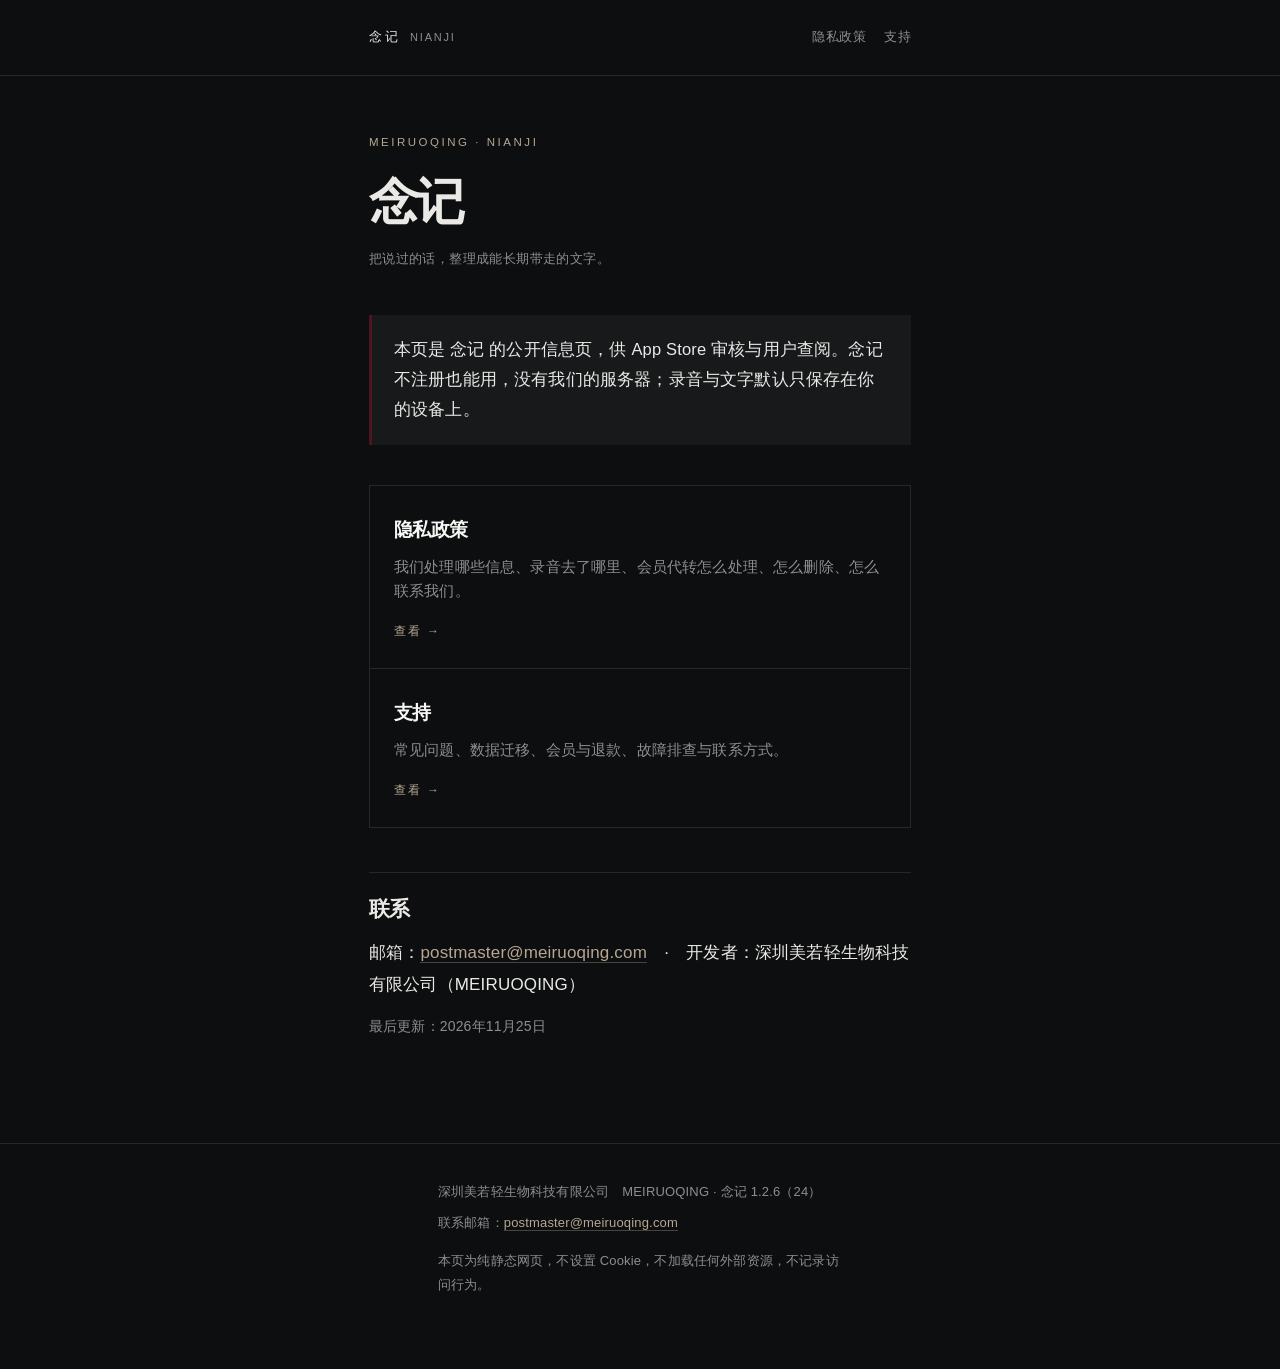
==== index.html @ 38334d2e "念记合规站：隐私政策 + 支持页（App Store 提交用）" ====
<!doctype html>
<html lang="zh-Hans">
<head>
<meta charset="utf-8">
<meta name="viewport" content="width=device-width, initial-scale=1">
<meta name="color-scheme" content="dark light">
<meta name="robots" content="index,follow">
<title>念记 NIANJI · 公开信息</title>
<meta name="description" content="念记 App 的隐私政策与支持页面。录音与文字默认只保存在你的设备上。">
<meta property="og:title" content="念记 NIANJI · 公开信息">
<meta property="og:description" content="念记 App 的隐私政策与支持页面。录音与文字默认只保存在你的设备上。">
<meta property="og:type" content="website">
<style>
:root{
  --ink:#0d0e10; --deep:#17191b; --paper:#eae9e6; --ivory:#f7f7f5;
  --wine:#4d1422; --gold:#b7a691; --line:#26272a; --muted:#8d8e90;
}
*{box-sizing:border-box}
html{-webkit-text-size-adjust:100%}
body{
  margin:0; background:var(--ink); color:var(--paper);
  font-family:-apple-system,BlinkMacSystemFont,"PingFang SC","Hiragino Sans GB","Noto Sans CJK SC","Microsoft YaHei",sans-serif;
  font-size:17px; line-height:1.85; letter-spacing:.01em;
  -webkit-font-smoothing:antialiased;
}
a{color:var(--gold); text-decoration:none; border-bottom:1px solid rgba(183,166,145,.35)}
a:hover{border-bottom-color:var(--gold)}
.top{border-bottom:1px solid var(--line)}
.top .in{max-width:62ch; margin:0 auto; padding:20px 22px; display:flex; justify-content:space-between; gap:16px; align-items:baseline}
.brand{font-size:13px; letter-spacing:.2em; color:var(--paper)}
.brand span{color:var(--muted); letter-spacing:.16em; margin-left:10px; font-size:11px}
.top nav{font-size:12.5px; letter-spacing:.04em; display:flex; gap:18px}
.top nav a{border:0; color:var(--muted); padding:6px 0}
.top nav a:hover{color:var(--paper)}
main{max-width:62ch; margin:0 auto; padding:0 22px 40px}
header.head{padding:56px 0 8px}
.eyebrow{font-size:11.5px; letter-spacing:.22em; color:var(--gold); text-transform:uppercase; margin:0 0 22px}
h1{font-size:clamp(34px,7.2vw,50px); line-height:1.08; letter-spacing:-.075em; font-weight:680; margin:0 0 18px}
.stamp{font-size:13px; color:var(--muted); letter-spacing:.03em; margin:0}
.lede{border-left:3px solid var(--wine); background:var(--deep); padding:20px 22px; margin:36px 0 0; font-size:16.5px; line-height:1.8}
.lede p{margin:0}
.lede strong{font-weight:650; color:var(--ivory)}
h2{font-size:21px; line-height:1.35; letter-spacing:-.035em; font-weight:650; margin:56px 0 6px; padding-top:22px; border-top:1px solid var(--line)}
h2:first-of-type{margin-top:44px}
h3{font-size:16.5px; font-weight:650; letter-spacing:-.01em; margin:30px 0 4px}
p{margin:14px 0 0}
ul,ol{margin:14px 0 0; padding-left:20px}
li{margin:8px 0}
li::marker{color:var(--muted)}
.rows{margin:20px 0 0; border-bottom:1px solid var(--line)}
.row{display:grid; grid-template-columns:11.5rem 1fr; gap:18px; padding:16px 0; border-top:1px solid var(--line); align-items:start}
.row .k{font-size:14.5px; font-weight:650; letter-spacing:-.01em; color:var(--ivory); line-height:1.6}
.row .v{font-size:15.5px; line-height:1.8; color:var(--paper)}
.row .v .sub{display:block; color:var(--muted); font-size:13.5px; margin-top:4px}
.toc{margin:34px 0 0; padding:0; list-style:none; columns:2; column-gap:28px; font-size:14.5px}
.toc li{margin:0 0 10px; break-inside:avoid}
.toc a{border:0; color:var(--paper)}
.toc a:hover{color:var(--gold)}
.toc a::before{content:"— "; color:var(--muted)}
.note{font-size:14px; color:var(--muted); line-height:1.8}
.tag{display:inline-block; font-size:11.5px; letter-spacing:.12em; color:var(--gold); border:1px solid rgba(183,166,145,.4); padding:2px 8px; margin-left:10px; vertical-align:middle}
footer{border-top:1px solid var(--line); margin-top:64px; padding:30px 0 72px; font-size:13px; color:var(--muted); line-height:1.85}
footer .in{max-width:62ch; margin:0 auto; padding:0 22px}
footer p{margin:6px 0 0}
.cards{display:grid; gap:1px; background:var(--line); border:1px solid var(--line); margin:40px 0 0}
.card{background:var(--ink); padding:26px 24px; display:block; border:0}
.card:hover{background:var(--deep)}
.card .t{font-size:19px; font-weight:650; letter-spacing:-.03em; color:var(--ivory); margin:0}
.card .d{font-size:14.5px; color:var(--muted); margin:8px 0 0; line-height:1.7}
.card .go{font-size:12px; letter-spacing:.16em; color:var(--gold); margin-top:16px; display:block}
.warn{border:1px solid #3a2a2c; background:#141113; padding:18px 20px; margin:26px 0 0; font-size:15px; color:var(--paper)}
.meta{font-size:13px; color:var(--muted); margin-top:8px}
@media (max-width:640px){
  body{font-size:16.5px}
  .row{grid-template-columns:1fr; gap:6px}
  .toc{columns:1}
  header.head{padding-top:38px}
  .top .in{flex-direction:column; gap:8px}
  .top nav{gap:16px}
}
@media print{
  body{background:#fff; color:#111; font-size:10.5pt; line-height:1.7}
  .top{border-bottom:1px solid #ccc}
  a{color:#111; border:0; text-decoration:underline}
  .lede{background:#f4f4f2; border-left:3px solid #4d1422; color:#111}
  .row{border-color:#ddd}
  h2{border-color:#ccc; page-break-after:avoid}
  .card{background:#fff}
  .eyebrow{color:#4d1422}
  footer{color:#555}
}
</style>
</head>
<body>
<div class="top"><div class="in">
  <a class="brand" href="./index.html" style="border:0;color:#eae9e6">念记<span>NIANJI</span></a>
  <nav><a href="./privacy.html">隐私政策</a><a href="./support.html">支持</a></nav>
</div></div>

<main>
<header class="head">
  <p class="eyebrow">MEIRUOQING · NIANJI</p>
  <h1>念记</h1>
  <p class="stamp">把说过的话，整理成能长期带走的文字。</p>
</header>
<div class="lede"><p>本页是 念记 的公开信息页，供 App Store 审核与用户查阅。念记不注册也能用，没有我们的服务器；录音与文字默认只保存在你的设备上。</p></div>
<div class="cards">
  <a class="card" href="./privacy.html"><p class="t">隐私政策</p><p class="d">我们处理哪些信息、录音去了哪里、会员代转怎么处理、怎么删除、怎么联系我们。</p><span class="go">查看 →</span></a>
  <a class="card" href="./support.html"><p class="t">支持</p><p class="d">常见问题、数据迁移、会员与退款、故障排查与联系方式。</p><span class="go">查看 →</span></a>
</div>
<h2>联系</h2>
<p>邮箱：<a href="mailto:postmaster@meiruoqing.com">postmaster@meiruoqing.com</a>　·　开发者：深圳美若轻生物科技有限公司（MEIRUOQING）</p>
<p class="note">最后更新：2026年11月25日</p>
</main>
<footer><div class="in">
<p>深圳美若轻生物科技有限公司　MEIRUOQING · 念记 1.2.6（24）</p>
<p>联系邮箱：<a href="mailto:postmaster@meiruoqing.com">postmaster@meiruoqing.com</a></p>

<p style="margin-top:14px">本页为纯静态网页，不设置 Cookie，不加载任何外部资源，不记录访问行为。</p>
</div></footer>
</body>
</html>
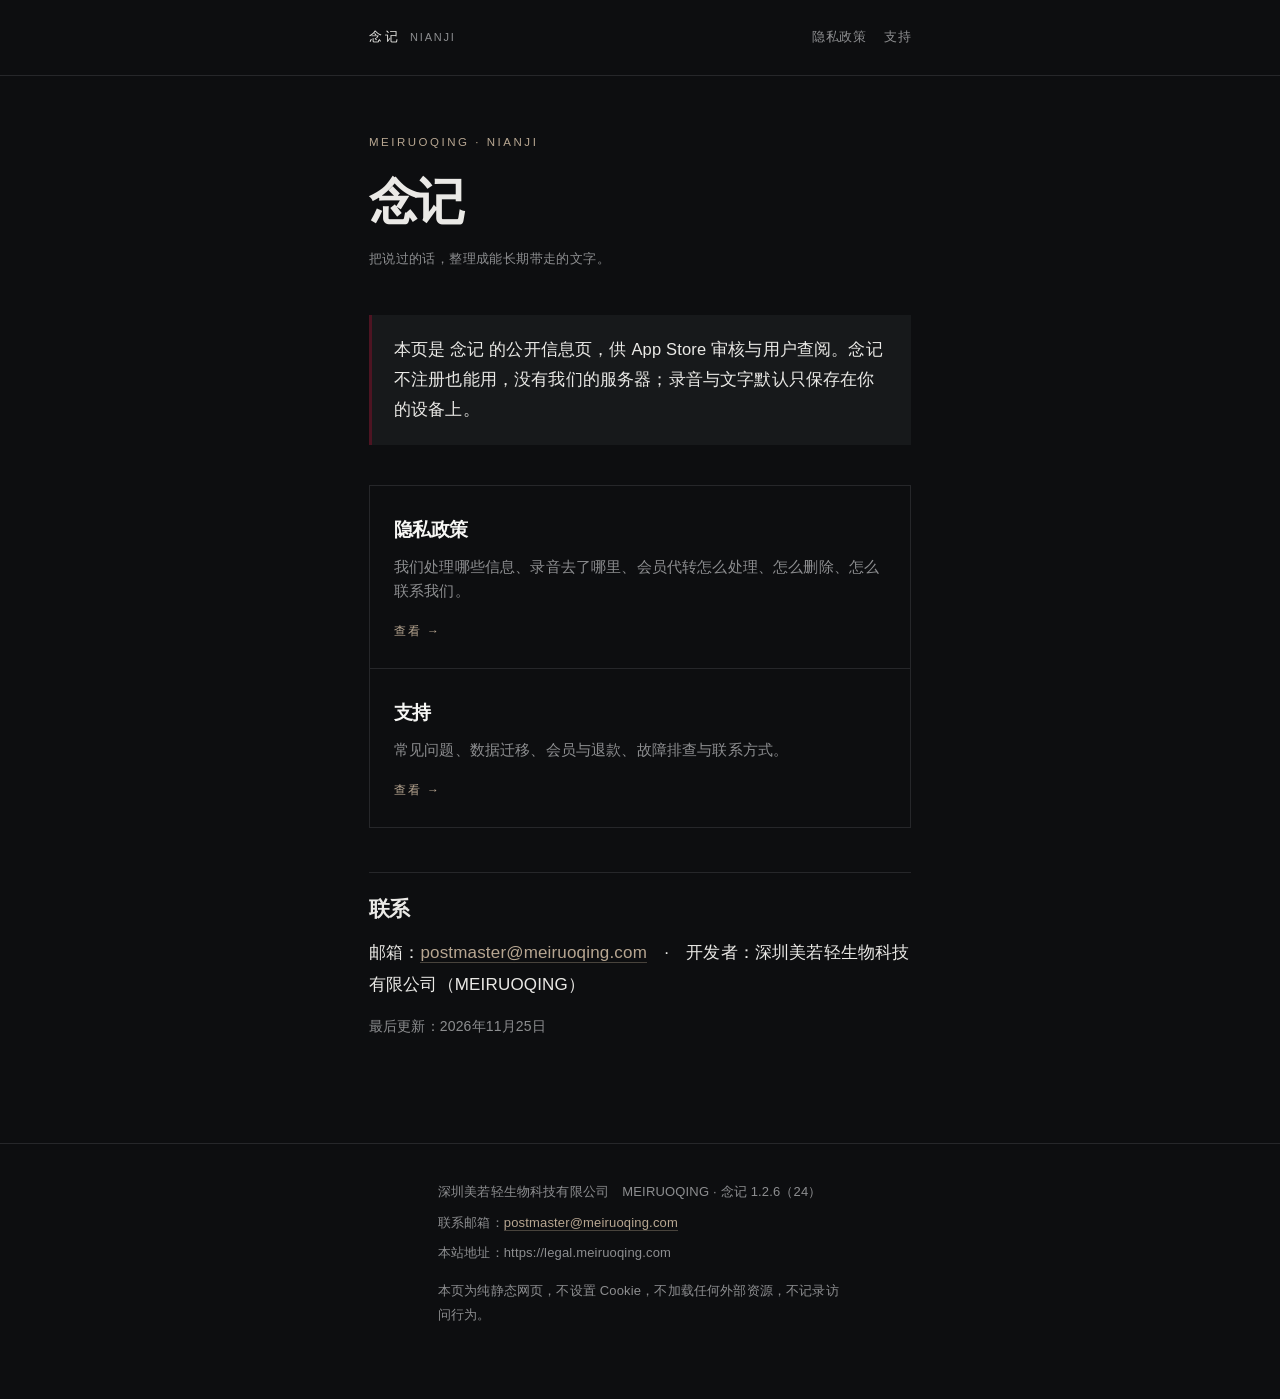
==== commit 2032ae2d: "页脚回填本站地址 https://legal.meiruoqing.com" ====
--- a/index.html
+++ b/index.html
@@ -115,7 +115,7 @@
 <footer><div class="in">
 <p>深圳美若轻生物科技有限公司　MEIRUOQING · 念记 1.2.6（24）</p>
 <p>联系邮箱：<a href="mailto:postmaster@meiruoqing.com">postmaster@meiruoqing.com</a></p>
-
+<p>本站地址：https://legal.meiruoqing.com</p>
 <p style="margin-top:14px">本页为纯静态网页，不设置 Cookie，不加载任何外部资源，不记录访问行为。</p>
 </div></footer>
 </body>
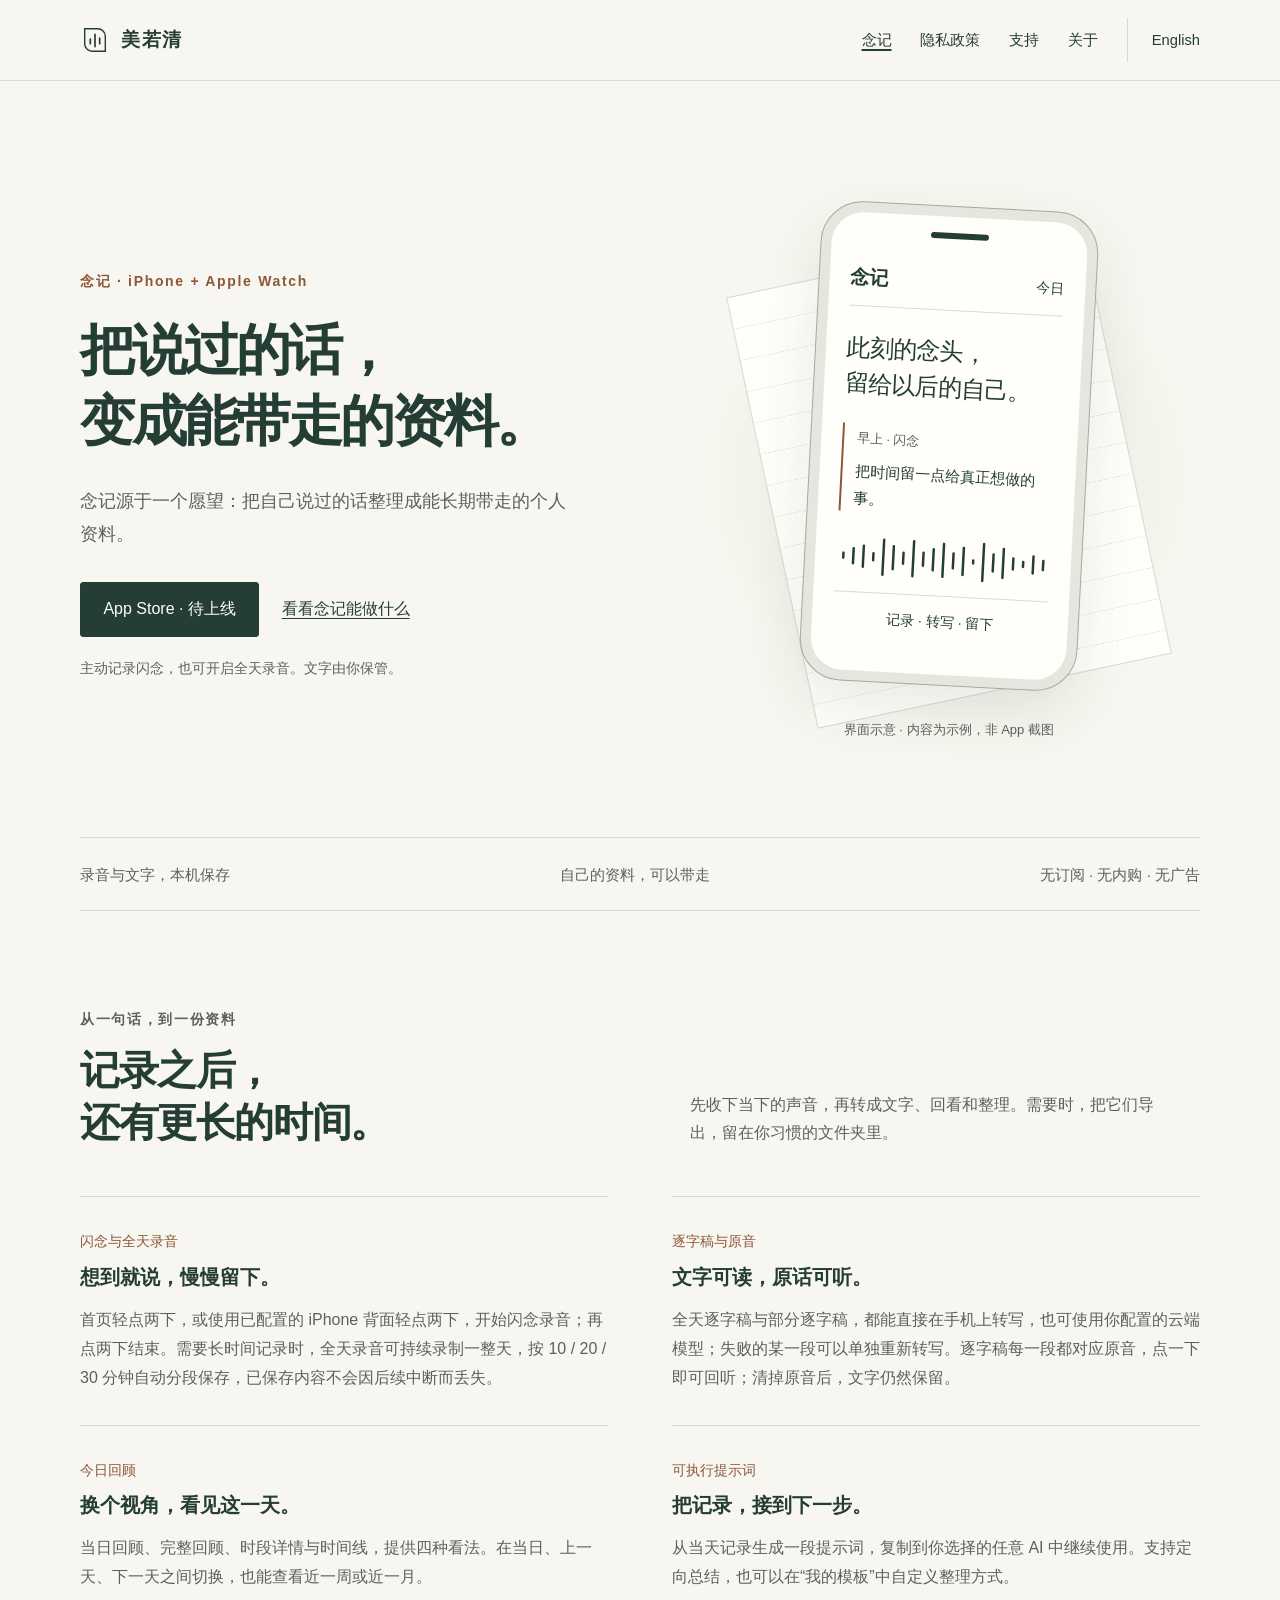
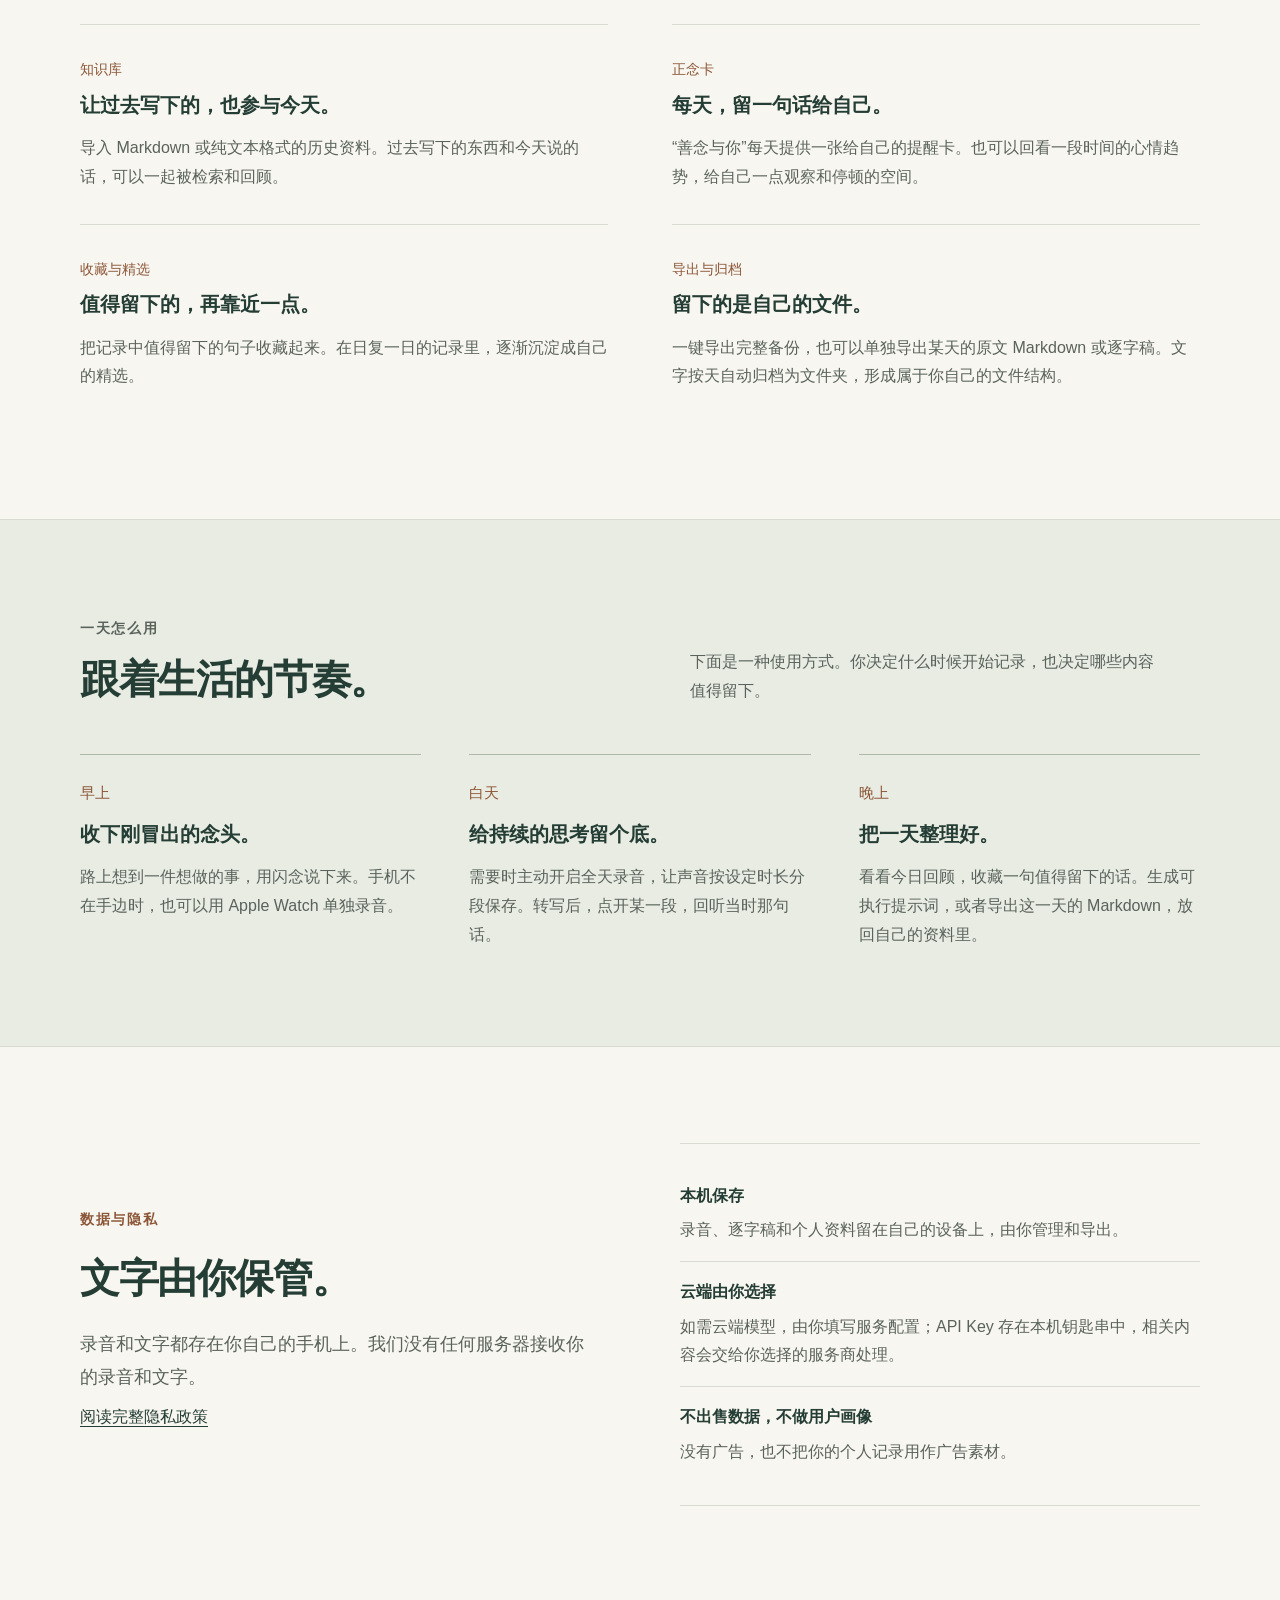
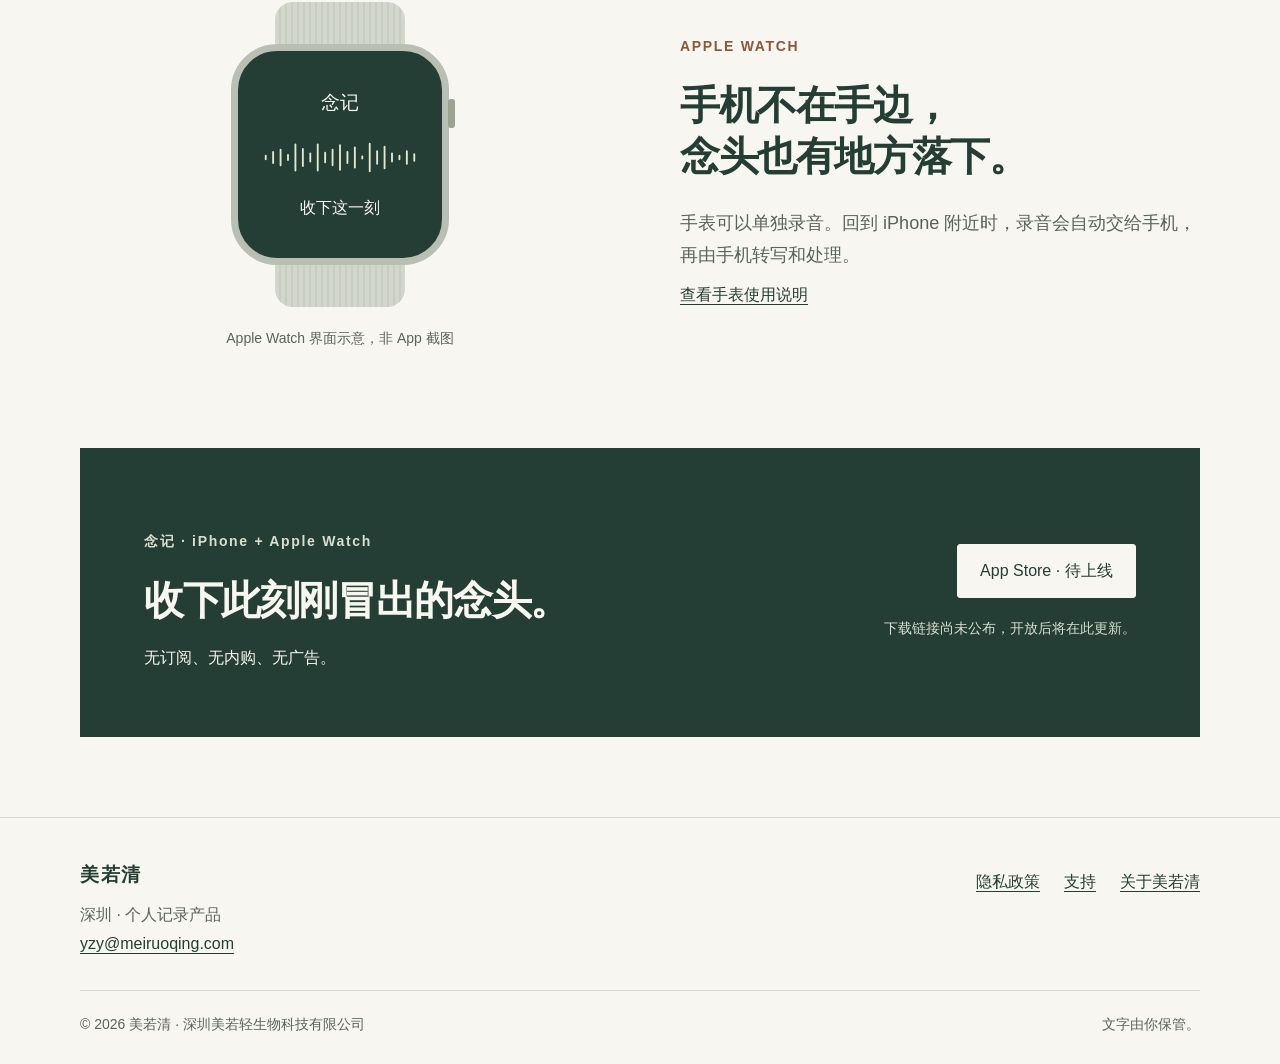
==== commit 484be908: "官网升级为五页完整站：首页/关于/隐私/支持/English，暖白纸感版式，邮箱 yzy@meiruoqing.com" ====
--- a/index.html
+++ b/index.html
@@ -1,122 +1,186 @@
 <!doctype html>
-<html lang="zh-Hans">
+<html lang="zh-CN">
 <head>
-<meta charset="utf-8">
-<meta name="viewport" content="width=device-width, initial-scale=1">
-<meta name="color-scheme" content="dark light">
-<meta name="robots" content="index,follow">
-<title>念记 NIANJI · 公开信息</title>
-<meta name="description" content="念记 App 的隐私政策与支持页面。录音与文字默认只保存在你的设备上。">
-<meta property="og:title" content="念记 NIANJI · 公开信息">
-<meta property="og:description" content="念记 App 的隐私政策与支持页面。录音与文字默认只保存在你的设备上。">
-<meta property="og:type" content="website">
-<style>
-:root{
-  --ink:#0d0e10; --deep:#17191b; --paper:#eae9e6; --ivory:#f7f7f5;
-  --wine:#4d1422; --gold:#b7a691; --line:#26272a; --muted:#8d8e90;
-}
-*{box-sizing:border-box}
-html{-webkit-text-size-adjust:100%}
-body{
-  margin:0; background:var(--ink); color:var(--paper);
-  font-family:-apple-system,BlinkMacSystemFont,"PingFang SC","Hiragino Sans GB","Noto Sans CJK SC","Microsoft YaHei",sans-serif;
-  font-size:17px; line-height:1.85; letter-spacing:.01em;
-  -webkit-font-smoothing:antialiased;
-}
-a{color:var(--gold); text-decoration:none; border-bottom:1px solid rgba(183,166,145,.35)}
-a:hover{border-bottom-color:var(--gold)}
-.top{border-bottom:1px solid var(--line)}
-.top .in{max-width:62ch; margin:0 auto; padding:20px 22px; display:flex; justify-content:space-between; gap:16px; align-items:baseline}
-.brand{font-size:13px; letter-spacing:.2em; color:var(--paper)}
-.brand span{color:var(--muted); letter-spacing:.16em; margin-left:10px; font-size:11px}
-.top nav{font-size:12.5px; letter-spacing:.04em; display:flex; gap:18px}
-.top nav a{border:0; color:var(--muted); padding:6px 0}
-.top nav a:hover{color:var(--paper)}
-main{max-width:62ch; margin:0 auto; padding:0 22px 40px}
-header.head{padding:56px 0 8px}
-.eyebrow{font-size:11.5px; letter-spacing:.22em; color:var(--gold); text-transform:uppercase; margin:0 0 22px}
-h1{font-size:clamp(34px,7.2vw,50px); line-height:1.08; letter-spacing:-.075em; font-weight:680; margin:0 0 18px}
-.stamp{font-size:13px; color:var(--muted); letter-spacing:.03em; margin:0}
-.lede{border-left:3px solid var(--wine); background:var(--deep); padding:20px 22px; margin:36px 0 0; font-size:16.5px; line-height:1.8}
-.lede p{margin:0}
-.lede strong{font-weight:650; color:var(--ivory)}
-h2{font-size:21px; line-height:1.35; letter-spacing:-.035em; font-weight:650; margin:56px 0 6px; padding-top:22px; border-top:1px solid var(--line)}
-h2:first-of-type{margin-top:44px}
-h3{font-size:16.5px; font-weight:650; letter-spacing:-.01em; margin:30px 0 4px}
-p{margin:14px 0 0}
-ul,ol{margin:14px 0 0; padding-left:20px}
-li{margin:8px 0}
-li::marker{color:var(--muted)}
-.rows{margin:20px 0 0; border-bottom:1px solid var(--line)}
-.row{display:grid; grid-template-columns:11.5rem 1fr; gap:18px; padding:16px 0; border-top:1px solid var(--line); align-items:start}
-.row .k{font-size:14.5px; font-weight:650; letter-spacing:-.01em; color:var(--ivory); line-height:1.6}
-.row .v{font-size:15.5px; line-height:1.8; color:var(--paper)}
-.row .v .sub{display:block; color:var(--muted); font-size:13.5px; margin-top:4px}
-.toc{margin:34px 0 0; padding:0; list-style:none; columns:2; column-gap:28px; font-size:14.5px}
-.toc li{margin:0 0 10px; break-inside:avoid}
-.toc a{border:0; color:var(--paper)}
-.toc a:hover{color:var(--gold)}
-.toc a::before{content:"— "; color:var(--muted)}
-.note{font-size:14px; color:var(--muted); line-height:1.8}
-.tag{display:inline-block; font-size:11.5px; letter-spacing:.12em; color:var(--gold); border:1px solid rgba(183,166,145,.4); padding:2px 8px; margin-left:10px; vertical-align:middle}
-footer{border-top:1px solid var(--line); margin-top:64px; padding:30px 0 72px; font-size:13px; color:var(--muted); line-height:1.85}
-footer .in{max-width:62ch; margin:0 auto; padding:0 22px}
-footer p{margin:6px 0 0}
-.cards{display:grid; gap:1px; background:var(--line); border:1px solid var(--line); margin:40px 0 0}
-.card{background:var(--ink); padding:26px 24px; display:block; border:0}
-.card:hover{background:var(--deep)}
-.card .t{font-size:19px; font-weight:650; letter-spacing:-.03em; color:var(--ivory); margin:0}
-.card .d{font-size:14.5px; color:var(--muted); margin:8px 0 0; line-height:1.7}
-.card .go{font-size:12px; letter-spacing:.16em; color:var(--gold); margin-top:16px; display:block}
-.warn{border:1px solid #3a2a2c; background:#141113; padding:18px 20px; margin:26px 0 0; font-size:15px; color:var(--paper)}
-.meta{font-size:13px; color:var(--muted); margin-top:8px}
-@media (max-width:640px){
-  body{font-size:16.5px}
-  .row{grid-template-columns:1fr; gap:6px}
-  .toc{columns:1}
-  header.head{padding-top:38px}
-  .top .in{flex-direction:column; gap:8px}
-  .top nav{gap:16px}
-}
-@media print{
-  body{background:#fff; color:#111; font-size:10.5pt; line-height:1.7}
-  .top{border-bottom:1px solid #ccc}
-  a{color:#111; border:0; text-decoration:underline}
-  .lede{background:#f4f4f2; border-left:3px solid #4d1422; color:#111}
-  .row{border-color:#ddd}
-  h2{border-color:#ccc; page-break-after:avoid}
-  .card{background:#fff}
-  .eyebrow{color:#4d1422}
-  footer{color:#555}
-}
-</style>
+  <meta charset="utf-8">
+  <meta name="viewport" content="width=device-width, initial-scale=1">
+  <title>念记 — 把说过的话变成能带走的资料 · 美若清</title>
+  <meta name="description" content="念记是美若清的 iPhone 与 Apple Watch 个人记录 App。主动记录闪念与全天录音，转写、回顾、收藏、导出，文字由你保管。无订阅、无内购、无广告。">
+  <meta property="og:title" content="念记 — 把说过的话变成能带走的资料 · 美若清">
+  <meta property="og:description" content="念记是美若清的 iPhone 与 Apple Watch 个人记录 App。主动记录闪念与全天录音，转写、回顾、收藏、导出，文字由你保管。无订阅、无内购、无广告。">
+  <meta property="og:type" content="website">
+  <meta property="og:site_name" content="美若清">
+  <meta name="theme-color" content="#f8f6f0">
+  <link rel="icon" href="icon.svg" type="image/svg+xml">
+  <link rel="stylesheet" href="styles.css">
+  <script src="script.js" defer></script>
 </head>
 <body>
-<div class="top"><div class="in">
-  <a class="brand" href="./index.html" style="border:0;color:#eae9e6">念记<span>NIANJI</span></a>
-  <nav><a href="./privacy.html">隐私政策</a><a href="./support.html">支持</a></nav>
-</div></div>
-
-<main>
-<header class="head">
-  <p class="eyebrow">MEIRUOQING · NIANJI</p>
-  <h1>念记</h1>
-  <p class="stamp">把说过的话，整理成能长期带走的文字。</p>
-</header>
-<div class="lede"><p>本页是 念记 的公开信息页，供 App Store 审核与用户查阅。念记不注册也能用，没有我们的服务器；录音与文字默认只保存在你的设备上。</p></div>
-<div class="cards">
-  <a class="card" href="./privacy.html"><p class="t">隐私政策</p><p class="d">我们处理哪些信息、录音去了哪里、会员代转怎么处理、怎么删除、怎么联系我们。</p><span class="go">查看 →</span></a>
-  <a class="card" href="./support.html"><p class="t">支持</p><p class="d">常见问题、数据迁移、会员与退款、故障排查与联系方式。</p><span class="go">查看 →</span></a>
-</div>
-<h2>联系</h2>
-<p>邮箱：<a href="mailto:postmaster@meiruoqing.com">postmaster@meiruoqing.com</a>　·　开发者：深圳美若轻生物科技有限公司（MEIRUOQING）</p>
-<p class="note">最后更新：2026年11月25日</p>
-</main>
-<footer><div class="in">
-<p>深圳美若轻生物科技有限公司　MEIRUOQING · 念记 1.2.6（24）</p>
-<p>联系邮箱：<a href="mailto:postmaster@meiruoqing.com">postmaster@meiruoqing.com</a></p>
-<p>本站地址：https://legal.meiruoqing.com</p>
-<p style="margin-top:14px">本页为纯静态网页，不设置 Cookie，不加载任何外部资源，不记录访问行为。</p>
-</div></footer>
+  <a class="skip-link" href="#main">跳至主要内容</a>
+  <header class="site-header">
+    <div class="wrap header-inner">
+      <a class="brand" href="index.html" aria-label="美若清首页">
+        <svg viewBox="0 0 32 32" fill="none" aria-hidden="true"><path d="M5 4h14a8 8 0 0 1 8 8v16H13a8 8 0 0 1-8-8V4Z" stroke="currentColor" stroke-width="1.5"/><path d="M11 15v5m5-10v13m5-9v6" stroke="currentColor" stroke-width="1.8" stroke-linecap="round"/></svg>
+        <span lang="zh-CN">美若清</span>
+      </a>
+      <button class="nav-toggle" type="button" aria-expanded="false" aria-controls="site-nav">菜单</button>
+      <nav class="site-nav" id="site-nav" aria-label="主要导航">
+        <a href="index.html" aria-current="page">念记</a>
+        <a href="privacy.html">隐私政策</a>
+        <a href="support.html">支持</a>
+        <a href="about.html">关于</a>
+        <a class="language" href="en.html" lang="en" hreflang="en">English</a>
+      </nav>
+    </div>
+  </header>
+  <main id="main" tabindex="-1">
+    <section class="wrap hero" aria-labelledby="hero-heading">
+      <div>
+        <p class="eyebrow">念记 · iPhone + Apple Watch</p>
+        <h1 id="hero-heading">把说过的话，<br>变成能带走的资料。</h1>
+        <p class="lead">念记源于一个愿望：把自己说过的话整理成能长期带走的个人资料。</p>
+        <div class="hero-actions">
+          <!-- 上线后替换为真实链接，同时移除 data-pending，并更新按钮及提示文字。 -->
+          <a class="button" href="#" data-pending="app-store">App Store · 待上线</a>
+          <a class="text-link" href="#features">看看念记能做什么</a>
+        </div>
+        <p class="note">主动记录闪念，也可开启全天录音。文字由你保管。</p>
+      </div>
+      <figure class="visual">
+        <div class="paper-sheet" aria-hidden="true"></div>
+        <div class="phone" aria-hidden="true">
+          <div class="phone-screen">
+            <div class="phone-speaker"></div>
+            <div class="mock-top"><strong>念记</strong><span>今日</span></div>
+            <p class="mock-title">此刻的念头，<br>留给以后的自己。</p>
+            <div class="mock-entry"><small>早上 · 闪念</small><p>把时间留一点给真正想做的事。</p></div>
+            <svg class="wave" viewBox="0 0 210 45" fill="none" aria-hidden="true"><path d="M5 20v5m10-10v15m10-18v21m10-14v7m10-21v35m10-29v23m10-17v11m10-23v35m10-24v13m10-17v21m10-27v33m10-24v15m10-21v27m10-15v3m10-20v37m10-27v17m10-23v29m10-20v11m10-8v5m10-11v17m10-13v9" stroke="currentColor" stroke-width="2.5" stroke-linecap="round"/></svg>
+            <div class="mock-action">记录 · 转写 · 留下</div>
+          </div>
+        </div>
+        <figcaption>界面示意 · 内容为示例，非 App 截图</figcaption>
+      </figure>
+    </section>
+    <div class="wrap principles" aria-label="产品原则">
+      <span>录音与文字，本机保存</span><span>自己的资料，可以带走</span><span>无订阅 · 无内购 · 无广告</span>
+    </div>
+    <section class="wrap section" id="features" aria-labelledby="features-heading">
+      <div class="section-heading">
+        <div><p class="eyebrow">从一句话，到一份资料</p><h2 id="features-heading">记录之后，<br>还有更长的时间。</h2></div>
+        <p>先收下当下的声音，再转成文字、回看和整理。需要时，把它们导出，留在你习惯的文件夹里。</p>
+      </div>
+      <div class="feature-grid">
+        <article class="feature">
+          <span class="feature-label">闪念与全天录音</span>
+          <h3>想到就说，慢慢留下。</h3>
+          <p>首页轻点两下，或使用已配置的 iPhone 背面轻点两下，开始闪念录音；再点两下结束。需要长时间记录时，全天录音可持续录制一整天，按 10 / 20 / 30 分钟自动分段保存，已保存内容不会因后续中断而丢失。</p>
+        </article>
+        <article class="feature">
+          <span class="feature-label">逐字稿与原音</span>
+          <h3>文字可读，原话可听。</h3>
+          <p>全天逐字稿与部分逐字稿，都能直接在手机上转写，也可使用你配置的云端模型；失败的某一段可以单独重新转写。逐字稿每一段都对应原音，点一下即可回听；清掉原音后，文字仍然保留。</p>
+        </article>
+        <article class="feature">
+          <span class="feature-label">今日回顾</span>
+          <h3>换个视角，看见这一天。</h3>
+          <p>当日回顾、完整回顾、时段详情与时间线，提供四种看法。在当日、上一天、下一天之间切换，也能查看近一周或近一月。</p>
+        </article>
+        <article class="feature">
+          <span class="feature-label">可执行提示词</span>
+          <h3>把记录，接到下一步。</h3>
+          <p>从当天记录生成一段提示词，复制到你选择的任意 AI 中继续使用。支持定向总结，也可以在“我的模板”中自定义整理方式。</p>
+        </article>
+        <article class="feature">
+          <span class="feature-label">知识库</span>
+          <h3>让过去写下的，也参与今天。</h3>
+          <p>导入 Markdown 或纯文本格式的历史资料。过去写下的东西和今天说的话，可以一起被检索和回顾。</p>
+        </article>
+        <article class="feature">
+          <span class="feature-label">正念卡</span>
+          <h3>每天，留一句话给自己。</h3>
+          <p>“善念与你”每天提供一张给自己的提醒卡。也可以回看一段时间的心情趋势，给自己一点观察和停顿的空间。</p>
+        </article>
+        <article class="feature">
+          <span class="feature-label">收藏与精选</span>
+          <h3>值得留下的，再靠近一点。</h3>
+          <p>把记录中值得留下的句子收藏起来。在日复一日的记录里，逐渐沉淀成自己的精选。</p>
+        </article>
+        <article class="feature">
+          <span class="feature-label">导出与归档</span>
+          <h3>留下的是自己的文件。</h3>
+          <p>一键导出完整备份，也可以单独导出某天的原文 Markdown 或逐字稿。文字按天自动归档为文件夹，形成属于你自己的文件结构。</p>
+        </article>
+      </div>
+    </section>
+    <section class="day-section section" aria-labelledby="day-heading">
+      <div class="wrap">
+        <div class="section-heading">
+          <div><p class="eyebrow">一天怎么用</p><h2 id="day-heading">跟着生活的节奏。</h2></div>
+          <p>下面是一种使用方式。你决定什么时候开始记录，也决定哪些内容值得留下。</p>
+        </div>
+        <div class="day-grid">
+          <article class="day-step"><span class="day-time">早上</span><h3>收下刚冒出的念头。</h3><p>路上想到一件想做的事，用闪念说下来。手机不在手边时，也可以用 Apple Watch 单独录音。</p></article>
+          <article class="day-step"><span class="day-time">白天</span><h3>给持续的思考留个底。</h3><p>需要时主动开启全天录音，让声音按设定时长分段保存。转写后，点开某一段，回听当时那句话。</p></article>
+          <article class="day-step"><span class="day-time">晚上</span><h3>把一天整理好。</h3><p>看看今日回顾，收藏一句值得留下的话。生成可执行提示词，或者导出这一天的 Markdown，放回自己的资料里。</p></article>
+        </div>
+      </div>
+    </section>
+    <section class="wrap section split" aria-labelledby="privacy-heading">
+      <div>
+        <p class="eyebrow">数据与隐私</p><h2 id="privacy-heading">文字由你保管。</h2>
+        <p class="lead">录音和文字都存在你自己的手机上。我们没有任何服务器接收你的录音和文字。</p>
+        <a class="text-link" href="privacy.html">阅读完整隐私政策</a>
+      </div>
+      <div class="ownership">
+        <p><strong>本机保存</strong>录音、逐字稿和个人资料留在自己的设备上，由你管理和导出。</p>
+        <p><strong>云端由你选择</strong>如需云端模型，由你填写服务配置；API Key 存在本机钥匙串中，相关内容会交给你选择的服务商处理。</p>
+        <p><strong>不出售数据，不做用户画像</strong>没有广告，也不把你的个人记录用作广告素材。</p>
+      </div>
+    </section>
+    <section class="wrap section split watch-section" aria-labelledby="watch-heading">
+      <figure class="watch-art">
+        <div class="watch-strap" aria-hidden="true"></div>
+        <div class="watch-face" aria-hidden="true"><p>念记</p><svg class="wave" viewBox="0 0 210 45" fill="none" aria-hidden="true"><path d="M5 20v5m10-10v15m10-18v21m10-14v7m10-21v35m10-29v23m10-17v11m10-23v35m10-24v13m10-17v21m10-27v33m10-24v15m10-21v27m10-15v3m10-20v37m10-27v17m10-23v29m10-20v11m10-8v5m10-11v17m10-13v9" stroke="currentColor" stroke-width="2.5" stroke-linecap="round"/></svg><span>收下这一刻</span></div>
+        <div class="watch-strap" aria-hidden="true"></div>
+        <figcaption class="note">Apple Watch 界面示意，非 App 截图</figcaption>
+      </figure>
+      <div>
+        <p class="eyebrow">APPLE WATCH</p><h2 id="watch-heading">手机不在手边，<br>念头也有地方落下。</h2>
+        <p class="lead">手表可以单独录音。回到 iPhone 附近时，录音会自动交给手机，再由手机转写和处理。</p>
+        <a class="text-link" href="support.html#watch">查看手表使用说明</a>
+      </div>
+    </section>
+    <section class="wrap download" id="download" aria-labelledby="download-heading">
+      <div>
+        <p class="eyebrow">念记 · iPhone + Apple Watch</p>
+        <h2 id="download-heading">收下此刻刚冒出的念头。</h2>
+        <p>无订阅、无内购、无广告。</p>
+      </div>
+      <div class="download-action">
+        <!-- 上线后替换为真实链接，同时移除 data-pending，并更新按钮及提示文字。 -->
+        <a class="button" href="#" data-pending="app-store">App Store · 待上线</a>
+        <p class="note">下载链接尚未公布，开放后将在此更新。</p>
+      </div>
+    </section>
+  </main>
+  <footer class="site-footer">
+    <div class="wrap">
+      <div class="footer-top">
+        <div>
+          <a class="brand" href="index.html" lang="zh-CN">美若清</a>
+          <p>深圳 · 个人记录产品</p>
+          <a href="mailto:yzy@meiruoqing.com">yzy@meiruoqing.com</a>
+        </div>
+        <nav class="footer-links" aria-label="页脚导航">
+          <a href="privacy.html">隐私政策</a>
+          <a href="support.html">支持</a>
+          <a href="about.html">关于美若清</a>
+        </nav>
+      </div>
+      <div class="footer-bottom">
+        <span lang="zh-CN">© <span data-year>2026</span> 美若清 · 深圳美若轻生物科技有限公司</span>
+        <span>文字由你保管。</span>
+      </div>
+    </div>
+  </footer>
 </body>
 </html>
--- a/styles.css
+++ b/styles.css
@@ -0,0 +1,194 @@
+:root {
+  color-scheme: light;
+  --paper: #f8f6f0;
+  --white: #fffefa;
+  --ink: #243d35;
+  --muted: #59635b;
+  --accent: #8c5738;
+  --line: #d8dbd1;
+  --wash: #e9ece3;
+  --font: -apple-system, BlinkMacSystemFont, "Segoe UI", "PingFang SC", "Hiragino Sans GB", "Microsoft YaHei", sans-serif;
+}
+* { box-sizing: border-box; }
+html { scroll-behavior: smooth; scroll-padding-top: 6rem; }
+body { margin: 0; background: var(--paper); color: var(--ink); font: 1rem/1.8 var(--font); -webkit-font-smoothing: antialiased; }
+a { color: inherit; text-underline-offset: .25em; }
+a:hover { color: var(--accent); }
+button { font: inherit; cursor: pointer; }
+button, a, summary { -webkit-tap-highlight-color: transparent; }
+:focus-visible { outline: 3px solid var(--accent); outline-offset: 5px; }
+[hidden] { display: none !important; }
+svg { display: block; max-width: 100%; }
+h1, h2, h3, p, figure, blockquote { margin: 0; }
+h1, h2, h3 { line-height: 1.3; font-weight: 600; text-wrap: balance; }
+h1 { font-size: clamp(2.5rem, 5.2vw, 4.6rem); letter-spacing: -.055em; }
+h2 { font-size: clamp(1.9rem, 3.1vw, 2.8rem); letter-spacing: -.035em; }
+h3 { font-size: 1.22rem; }
+p + p { margin-top: 1rem; }
+ul, ol { padding-left: 1.4rem; }
+li + li { margin-top: .6rem; }
+.wrap { width: min(1120px, calc(100% - 3rem)); margin-inline: auto; }
+.skip-link { position: fixed; z-index: 100; top: .6rem; left: 1rem; padding: .6rem 1rem; background: var(--ink); color: white; transform: translateY(-160%); }
+.skip-link:focus { transform: translateY(0); }
+.site-header { position: sticky; top: 0; z-index: 20; border-bottom: 1px solid var(--line); background: var(--paper); }
+.header-inner { min-height: 80px; display: flex; align-items: center; justify-content: space-between; gap: 1.5rem; }
+.brand { display: inline-flex; align-items: center; gap: .7rem; font-size: 1.2rem; font-weight: 650; letter-spacing: .08em; text-decoration: none; white-space: nowrap; }
+.brand svg { width: 30px; height: 30px; }
+.site-nav { display: flex; align-items: center; gap: 1.8rem; }
+.site-nav a { display: inline-flex; align-items: center; min-height: 44px; text-decoration: none; font-size: .92rem; }
+.site-nav a[aria-current="page"] { text-decoration: underline; text-decoration-thickness: 2px; }
+.site-nav .language { padding-left: 1.5rem; border-left: 1px solid var(--line); }
+.nav-toggle { display: none; border: 1px solid var(--line); background: transparent; color: var(--ink); padding: .45rem .8rem; min-height: 44px; }
+.eyebrow { color: var(--accent); font-size: .875rem; letter-spacing: .12em; font-weight: 600; margin-bottom: 1.3rem; }
+.lead { color: var(--muted); font-size: 1.13rem; max-width: 38rem; }
+.note { color: var(--muted); font-size: .875rem; }
+.hero { display: grid; grid-template-columns: 1.15fr 1fr; gap: 2.5rem; align-items: center; padding-block: 6rem 4rem; }
+.hero h1 { margin-bottom: 1.7rem; font-size: clamp(2rem, 4.3vw, 3.6rem); }
+.hero .lead { max-width: 31rem; }
+.hero-actions { display: flex; align-items: center; flex-wrap: wrap; gap: 1.4rem; margin-top: 2rem; }
+.button { min-height: 48px; display: inline-flex; align-items: center; justify-content: center; padding: .75rem 1.4rem; border: 1px solid var(--ink); border-radius: 3px; background: var(--ink); color: var(--white); font-weight: 500; text-decoration: none; }
+.button:hover { background: #355347; color: var(--white); }
+.text-link { display: inline-block; padding-block: .6rem; font-weight: 500; }
+.hero .note { margin-top: 1.2rem; }
+.visual { position: relative; display: grid; place-items: center; padding: 1.8rem 0 2rem; isolation: isolate; }
+.visual::before { content: ""; position: absolute; z-index: -2; width: 100%; aspect-ratio: 1; border-radius: 50%; background: radial-gradient(ellipse, #dfe5d8 0%, #edf0e6 43%, transparent 70%); }
+.paper-sheet { position: absolute; z-index: -1; width: 72%; height: 74%; background: repeating-linear-gradient(var(--white), var(--white) 31px, #e5e5db 32px); border: 1px solid var(--line); transform: rotate(-12deg); }
+.phone { width: min(278px, calc(100% - 2rem)); padding: 10px; border: 1px solid #a4aaa0; border-radius: 42px; background: #e5e7df; box-shadow: 0 24px 60px #243d351a; transform: rotate(3deg); }
+.phone-screen { min-height: 458px; overflow: hidden; padding: 1rem 1.3rem 1.5rem; border-radius: 32px; background: var(--white); }
+.phone-speaker { width: 58px; height: 6px; margin: 0 auto 1.6rem; border-radius: 8px; background: var(--ink); }
+.mock-top { display: flex; align-items: baseline; justify-content: space-between; border-bottom: 1px solid var(--line); padding-bottom: .7rem; font-size: .875rem; }
+.mock-top strong { font-size: 1.2rem; }
+.mock-title { margin: 1.4rem 0; font-size: 1.5rem; line-height: 1.5; letter-spacing: -.03em; }
+.mock-entry { border-left: 2px solid var(--accent); padding-left: .8rem; margin-bottom: 1.4rem; }
+.mock-entry small { color: var(--muted); font-size: .8125rem; }
+.mock-entry p { margin-top: .3rem; font-size: .94rem; }
+.wave { height: 45px; width: 100%; color: var(--ink); }
+.mock-action { text-align: center; border-top: 1px solid var(--line); margin-top: .8rem; padding-top: .8rem; font-size: .875rem; }
+.visual figcaption { margin-top: 2rem; font-size: .8125rem; color: var(--muted); text-align: center; }
+.principles { display: flex; justify-content: space-between; gap: 1rem; padding-block: 1.4rem; border-block: 1px solid var(--line); color: var(--muted); font-size: .94rem; }
+.section { padding-block: 6rem; }
+.section-heading { display: grid; grid-template-columns: 1.1fr 1fr; gap: 3rem; align-items: end; margin-bottom: 3rem; }
+.section-heading .eyebrow { margin-bottom: .8rem; }
+.section-heading p { color: var(--muted); max-width: 29rem; }
+.feature-grid { display: grid; grid-template-columns: repeat(2, 1fr); column-gap: 4rem; }
+.feature { padding: 2rem 0; border-top: 1px solid var(--line); }
+.feature-label { display: block; margin-bottom: .65rem; color: var(--accent); font-size: .875rem; }
+.feature p { margin-top: 1rem; color: var(--muted); }
+.day-section { border-block: 1px solid var(--line); background: var(--wash); }
+.day-grid { display: grid; grid-template-columns: repeat(3, 1fr); gap: 3rem; }
+.day-step { border-top: 1px solid #aeb9a9; padding-top: 1.5rem; }
+.day-step time, .day-step .day-time { display: block; margin-bottom: 1rem; color: var(--accent); font-size: .94rem; }
+.day-step p { margin-top: 1rem; color: var(--muted); }
+.split { display: grid; grid-template-columns: 1fr 1fr; align-items: center; gap: 5rem; }
+.split .lead { margin-top: 1.5rem; }
+.ownership { border-block: 1px solid var(--line); padding: 2.4rem 0; }
+.ownership p { color: var(--muted); }
+.ownership p + p { padding-top: 1rem; border-top: 1px solid var(--line); }
+.ownership strong { display: block; margin-bottom: .35rem; color: var(--ink); }
+.watch-section { padding-top: 0; }
+.watch-art { display: grid; justify-items: center; }
+.watch-strap { width: 130px; height: 42px; background: repeating-linear-gradient(90deg, #d2d6cb 0 4px, #c7cdbf 4px 6px); }
+.watch-strap:first-child { border-radius: 18px 18px 0 0; }
+.watch-strap:last-of-type { border-radius: 0 0 18px 18px; }
+.watch-face { position: relative; width: 218px; padding: 2.2rem 1.5rem; border: 7px solid #b9c0b3; border-radius: 46px; background: var(--ink); color: var(--paper); text-align: center; }
+.watch-face::after { content: ""; position: absolute; right: -13px; top: 48px; width: 7px; height: 29px; border-radius: 3px; background: #9aa48f; }
+.watch-face .wave { color: #e2e9ce; margin: .9rem 0; }
+.watch-face p { font-size: 1.2rem; }
+.watch-art figcaption { margin-top: 1.2rem; }
+.download { padding: 4rem; background: var(--ink); color: var(--paper); display: grid; grid-template-columns: 1.3fr 1fr; gap: 3rem; align-items: center; }
+.download .eyebrow, .download .note { color: #d8dfd0; }
+.download p { margin-top: 1.1rem; }
+.download .button { color: var(--ink); background: var(--paper); border-color: var(--paper); }
+.download .button:hover { background: #e0e6d8; }
+.download .button:focus-visible { outline-color: var(--paper); }
+.download-action { text-align: right; }
+.site-footer { margin-top: 5rem; padding-block: 2.5rem 1.7rem; border-top: 1px solid var(--line); }
+.footer-top { display: grid; grid-template-columns: 1fr auto; gap: 2rem; }
+.footer-top p { color: var(--muted); margin-top: .5rem; }
+.footer-links { display: flex; flex-wrap: wrap; align-content: start; gap: .4rem 1.5rem; }
+.footer-links a { padding-block: .6rem; }
+.footer-bottom { display: flex; justify-content: space-between; gap: 1rem; margin-top: 2rem; padding-top: 1.3rem; border-top: 1px solid var(--line); color: var(--muted); font-size: .875rem; }
+.page-heading { padding-block: 5rem 3rem; max-width: 48rem; }
+.page-heading .lead { margin-top: 1.5rem; }
+.page-heading .note { margin-top: 1rem; }
+.document-layout { display: grid; grid-template-columns: 210px minmax(0, 1fr); gap: 4rem; align-items: start; }
+.toc { position: sticky; top: 7rem; border-top: 1px solid var(--line); padding-top: 1rem; font-size: .94rem; }
+.toc strong { display: block; margin-bottom: .6rem; }
+.toc a { display: block; padding-block: .5rem; color: var(--muted); text-decoration: none; }
+.toc a:hover { color: var(--accent); text-decoration: underline; }
+.prose { max-width: 760px; }
+.prose section { padding-block: 1.8rem; border-top: 1px solid var(--line); }
+.prose h2 { font-size: 1.4rem; margin-bottom: 1.2rem; letter-spacing: 0; }
+.prose p, .prose li { color: var(--muted); }
+.prose strong { color: var(--ink); }
+.prose a { overflow-wrap: anywhere; }
+.callout { margin-bottom: 2rem; padding: 1.3rem 1.6rem; background: var(--wash); border-left: 3px solid var(--ink); }
+.faq-group { margin-bottom: 3rem; }
+.faq-group h2 { margin-bottom: 1.4rem; font-size: 1.5rem; }
+.faq-group details { border-top: 1px solid var(--line); }
+.faq-group details:last-child { border-bottom: 1px solid var(--line); }
+.faq-group summary { cursor: pointer; padding: 1.25rem 2rem 1.25rem 0; position: relative; list-style: none; font-weight: 550; }
+.faq-group summary::-webkit-details-marker { display: none; }
+.faq-group summary::after { content: "+"; position: absolute; right: .2rem; top: 1rem; font-size: 1.4rem; font-weight: 400; }
+.faq-group details[open] summary::after { content: "−"; }
+.faq-answer { color: var(--muted); padding-bottom: 1.5rem; }
+.story-quote { font-size: clamp(1.7rem, 3.2vw, 2.6rem); line-height: 1.7; letter-spacing: -.025em; padding-block: 2.4rem; border-block: 1px solid var(--line); text-wrap: balance; }
+.story-body { max-width: 740px; margin: 3rem auto 0; }
+.story-body section { padding-block: 2rem; }
+.story-body h2 { font-size: 1.6rem; margin-bottom: 1.3rem; }
+.story-body p { color: var(--muted); }
+.company-info { display: grid; grid-template-columns: 7rem 1fr; gap: .9rem 1.5rem; padding: 1.5rem 0; border-block: 1px solid var(--line); }
+.company-info dt { color: var(--muted); }
+.company-info dd { margin: 0; overflow-wrap: anywhere; }
+.modal { width: min(440px, calc(100% - 2rem)); border: 1px solid var(--line); padding: 2rem; background: var(--paper); color: var(--ink); }
+.modal::backdrop { background: #15271ec4; }
+.modal h2 { font-size: 1.6rem; }
+.modal p { margin-block: 1rem 1.5rem; color: var(--muted); }
+html[lang="en"] h1 { font-size: clamp(2.8rem, 5.2vw, 4.6rem); }
+@media (max-width: 900px) {
+  .hero { gap: 1.5rem; }
+  .split { gap: 3rem; }
+  .document-layout { grid-template-columns: 170px minmax(0, 1fr); gap: 2rem; }
+  .site-nav { gap: 1.1rem; }
+}
+@media (max-width: 760px) {
+  html { scroll-padding-top: 5.5rem; }
+  .header-inner { min-height: 72px; flex-wrap: wrap; gap: 0; padding-block: .8rem; }
+  .site-nav { width: 100%; flex-wrap: wrap; gap: .3rem 1.3rem; padding-top: .8rem; }
+  .site-nav .language { padding-left: 0; border: 0; }
+  .js .nav-toggle { display: inline-flex; }
+  .hero { grid-template-columns: 1fr; padding-block: 3.5rem 2rem; gap: 1.5rem; }
+  .hero h1 { font-size: clamp(1.75rem, 8.4vw, 2.5rem); }
+  .visual { max-width: 420px; width: 100%; margin-inline: auto; padding-top: 2rem; }
+  .principles { flex-wrap: wrap; justify-content: flex-start; gap: .6rem 1.8rem; }
+  .section { padding-block: 3.5rem; }
+  .section-heading, .split { grid-template-columns: 1fr; gap: 1.5rem; }
+  .section-heading { margin-bottom: 2rem; }
+  .feature-grid { grid-template-columns: 1fr; }
+  .feature { padding-block: 1.6rem; }
+  .day-grid { grid-template-columns: 1fr; gap: 2rem; }
+  .watch-section { padding-top: 0; }
+  .watch-art { order: 2; padding-top: 1.5rem; }
+  .download { padding: 2rem 1.5rem; grid-template-columns: 1fr; gap: 1.8rem; }
+  .download-action { text-align: left; }
+  .footer-top { grid-template-columns: 1fr; gap: 1rem; }
+  .footer-bottom { flex-direction: column; gap: .4rem; }
+  .site-footer { margin-top: 3.5rem; }
+  .page-heading { padding-block: 3.2rem 2.3rem; }
+  .document-layout { grid-template-columns: 1fr; gap: 2rem; }
+  .toc { position: static; display: flex; flex-wrap: wrap; gap: .2rem 1.4rem; }
+  .toc strong { width: 100%; }
+  .toc a { padding-block: .4rem; }
+  .company-info { grid-template-columns: 1fr; gap: .3rem; }
+  .company-info dd { margin-bottom: .8rem; }
+}
+@media (prefers-reduced-motion: reduce) {
+  html { scroll-behavior: auto; }
+}
+@media print {
+  .site-header, .site-footer, .toc, .hero-actions, .download, .nav-toggle { display: none; }
+  body { background: white; color: black; }
+  .wrap { width: 100%; }
+  .document-layout { display: block; }
+  .prose { max-width: none; }
+}
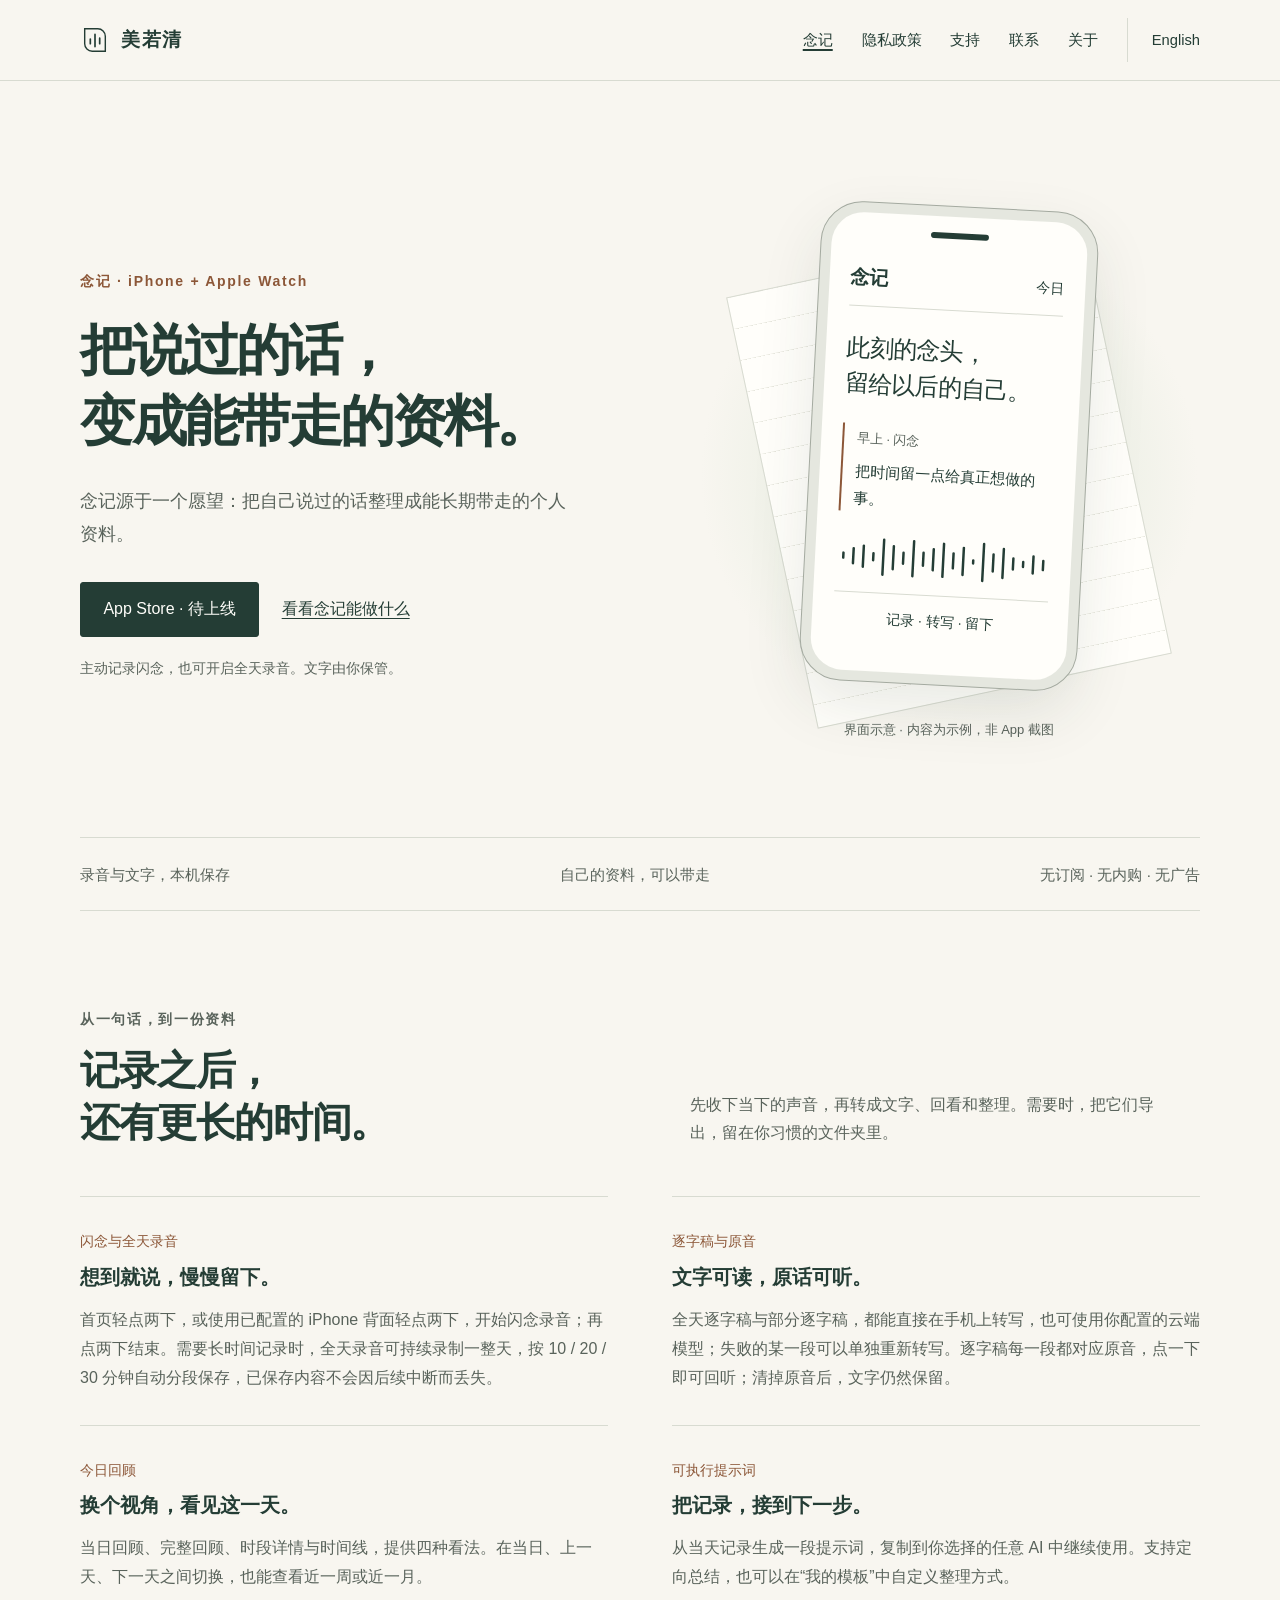
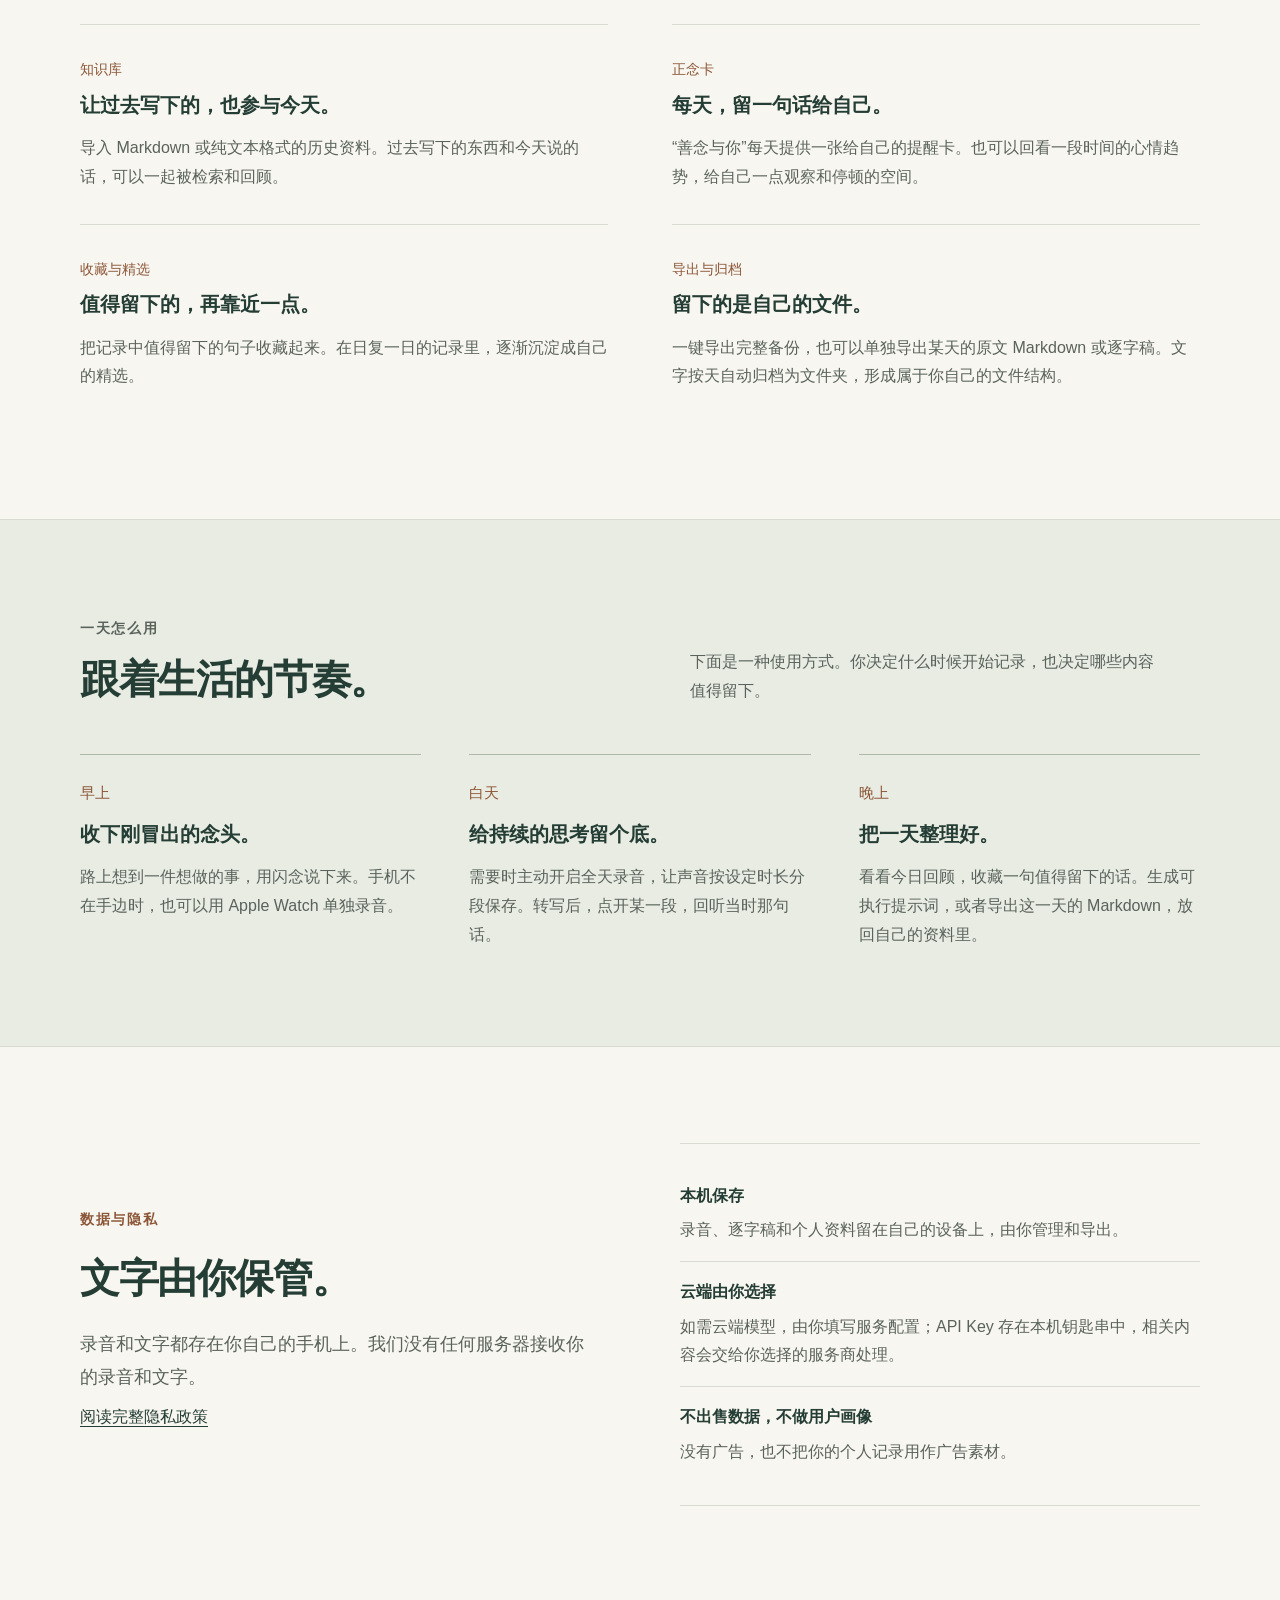
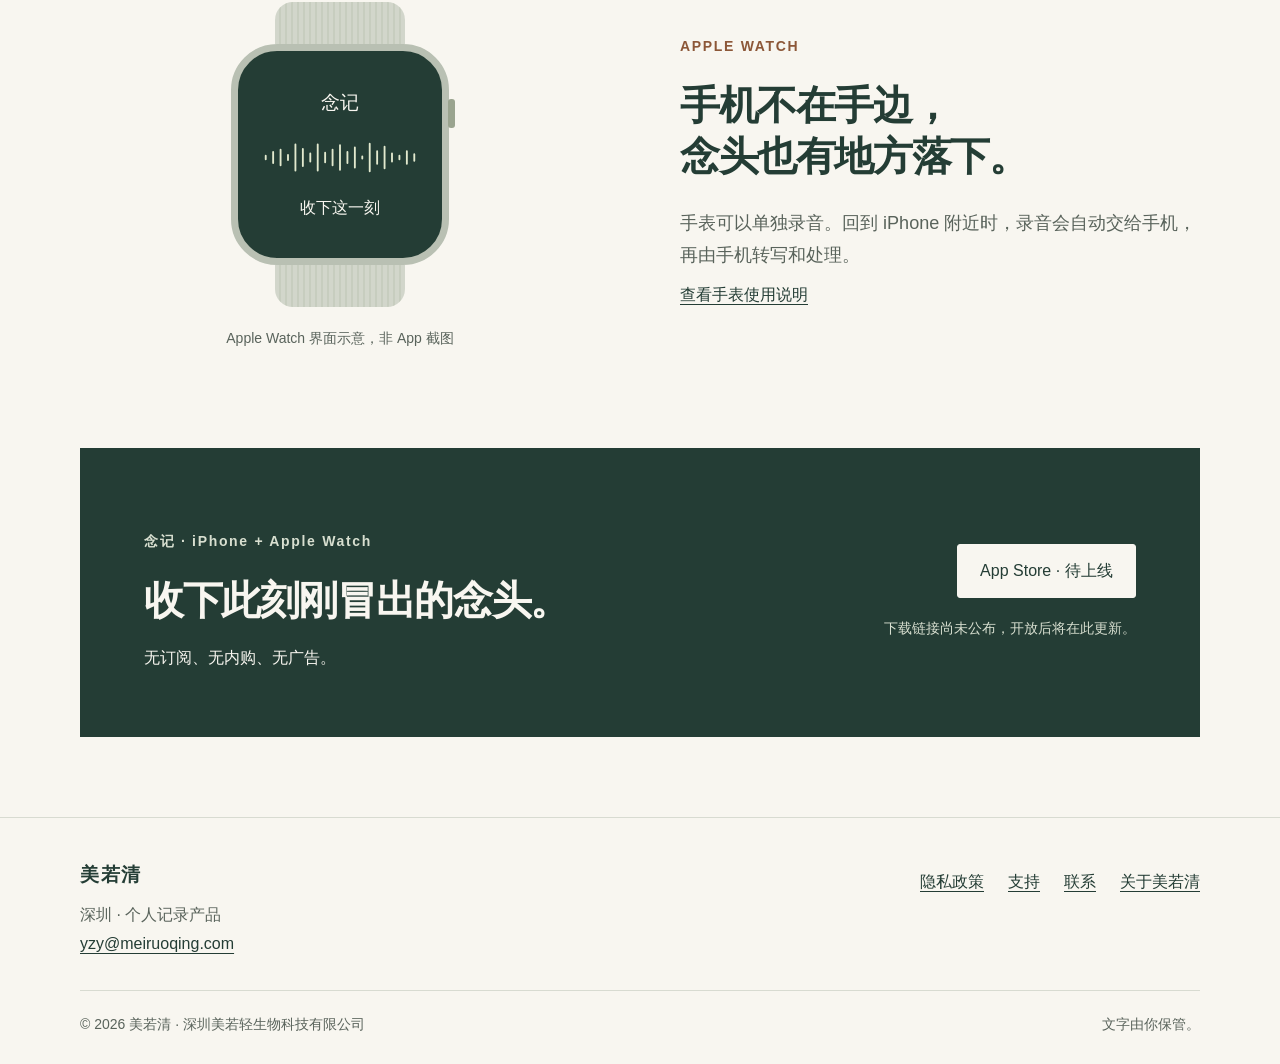
==== commit dccf5bb3: "新增联系表单留言入口：主题+称呼+回信邮箱+方面+正文，邮件模式直发 yzy@meiruoqing.com，全站导航加「联系」" ====
--- a/index.html
+++ b/index.html
@@ -27,6 +27,7 @@
         <a href="index.html" aria-current="page">念记</a>
         <a href="privacy.html">隐私政策</a>
         <a href="support.html">支持</a>
+        <a href="contact.html">联系</a>
         <a href="about.html">关于</a>
         <a class="language" href="en.html" lang="en" hreflang="en">English</a>
       </nav>
@@ -173,6 +174,7 @@
         <nav class="footer-links" aria-label="页脚导航">
           <a href="privacy.html">隐私政策</a>
           <a href="support.html">支持</a>
+          <a href="contact.html">联系</a>
           <a href="about.html">关于美若清</a>
         </nav>
       </div>
--- a/styles.css
+++ b/styles.css
@@ -144,6 +144,20 @@
 .modal::backdrop { background: #15271ec4; }
 .modal h2 { font-size: 1.6rem; }
 .modal p { margin-block: 1rem 1.5rem; color: var(--muted); }
+.contact-form { max-width: 620px; margin-top: 2.2rem; display: grid; gap: 1.6rem; }
+.form-field { display: grid; gap: .55rem; }
+.form-field label { font-size: .95rem; font-weight: 550; }
+.form-field input, .form-field select, .form-field textarea { width: 100%; padding: .82rem 1rem; border: 1px solid var(--line); border-radius: 8px; background: var(--white); color: var(--ink); font: inherit; font-size: 1rem; }
+.form-field textarea { min-height: 10rem; resize: vertical; line-height: 1.7; }
+.form-field input::placeholder, .form-field textarea::placeholder { color: #99a09a; }
+.form-field input:focus, .form-field select:focus, .form-field textarea:focus { border-color: var(--accent); outline: 2px solid #8c573829; outline-offset: 1px; }
+.form-actions { display: flex; flex-wrap: wrap; align-items: center; gap: .9rem 1.6rem; }
+.button-ghost { background: transparent; color: var(--ink); border-color: var(--line); }
+.button-ghost:hover { background: var(--wash); color: var(--ink); border-color: var(--ink); }
+.form-note { color: var(--muted); font-size: .88rem; line-height: 1.7; max-width: 44rem; }
+.label-hint { color: var(--muted); font-size: .82rem; font-weight: 400; margin-left: .35rem; }
+.form-note[data-state="ok"] { color: var(--accent); }
+.form-note[data-state="warn"] { color: #9a3b2e; }
 html[lang="en"] h1 { font-size: clamp(2.8rem, 5.2vw, 4.6rem); }
 @media (max-width: 900px) {
   .hero { gap: 1.5rem; }
